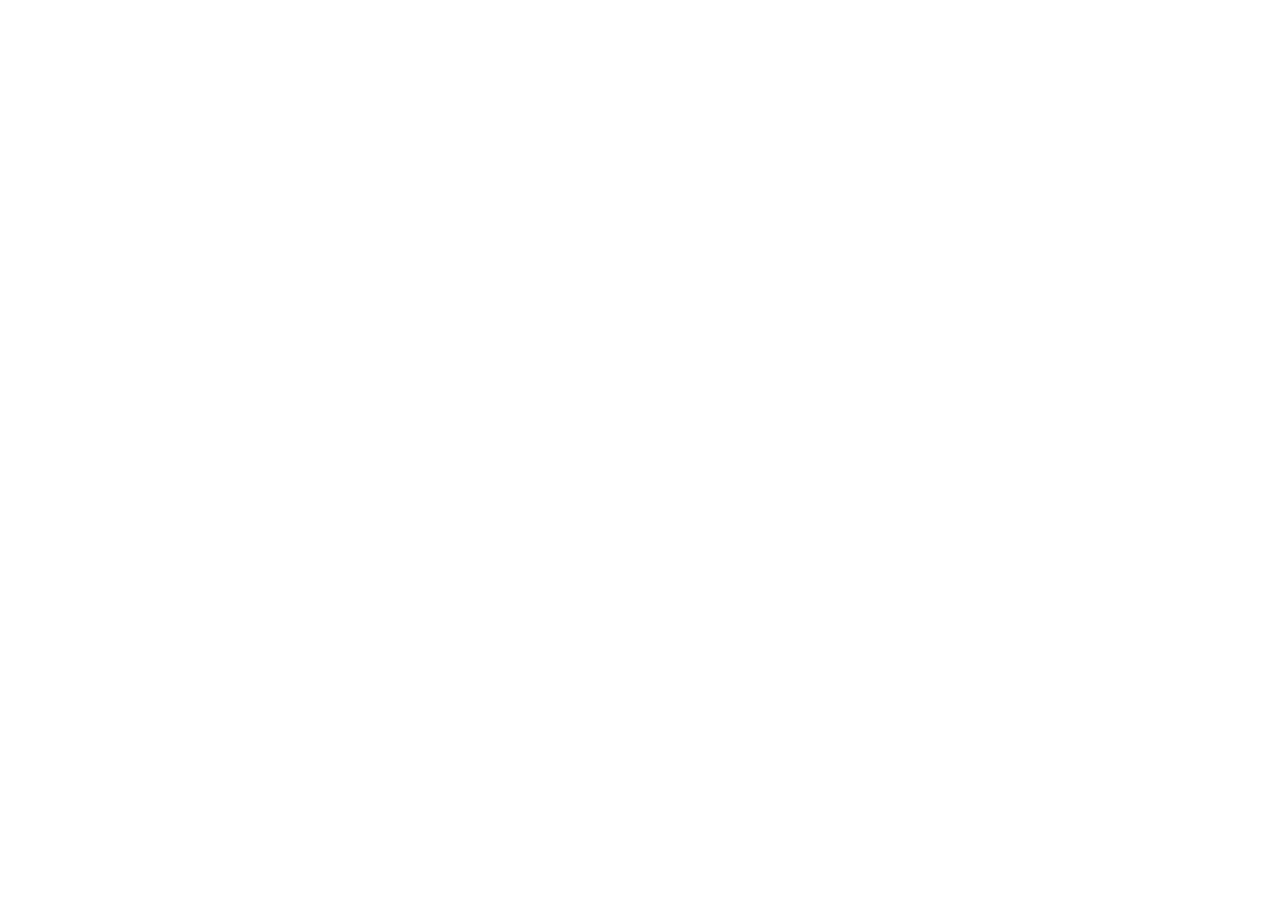
==== index.html @ 7abbed31 "First commit main" ====
<!DOCTYPE html>
<html lang="uk">
<head>
    <meta charset="UTF-8">
    <meta name="viewport" content="width=device-width, initial-scale=1.0">
    <title>Головна</title>
</head>
<body>
    
</body>
</html>
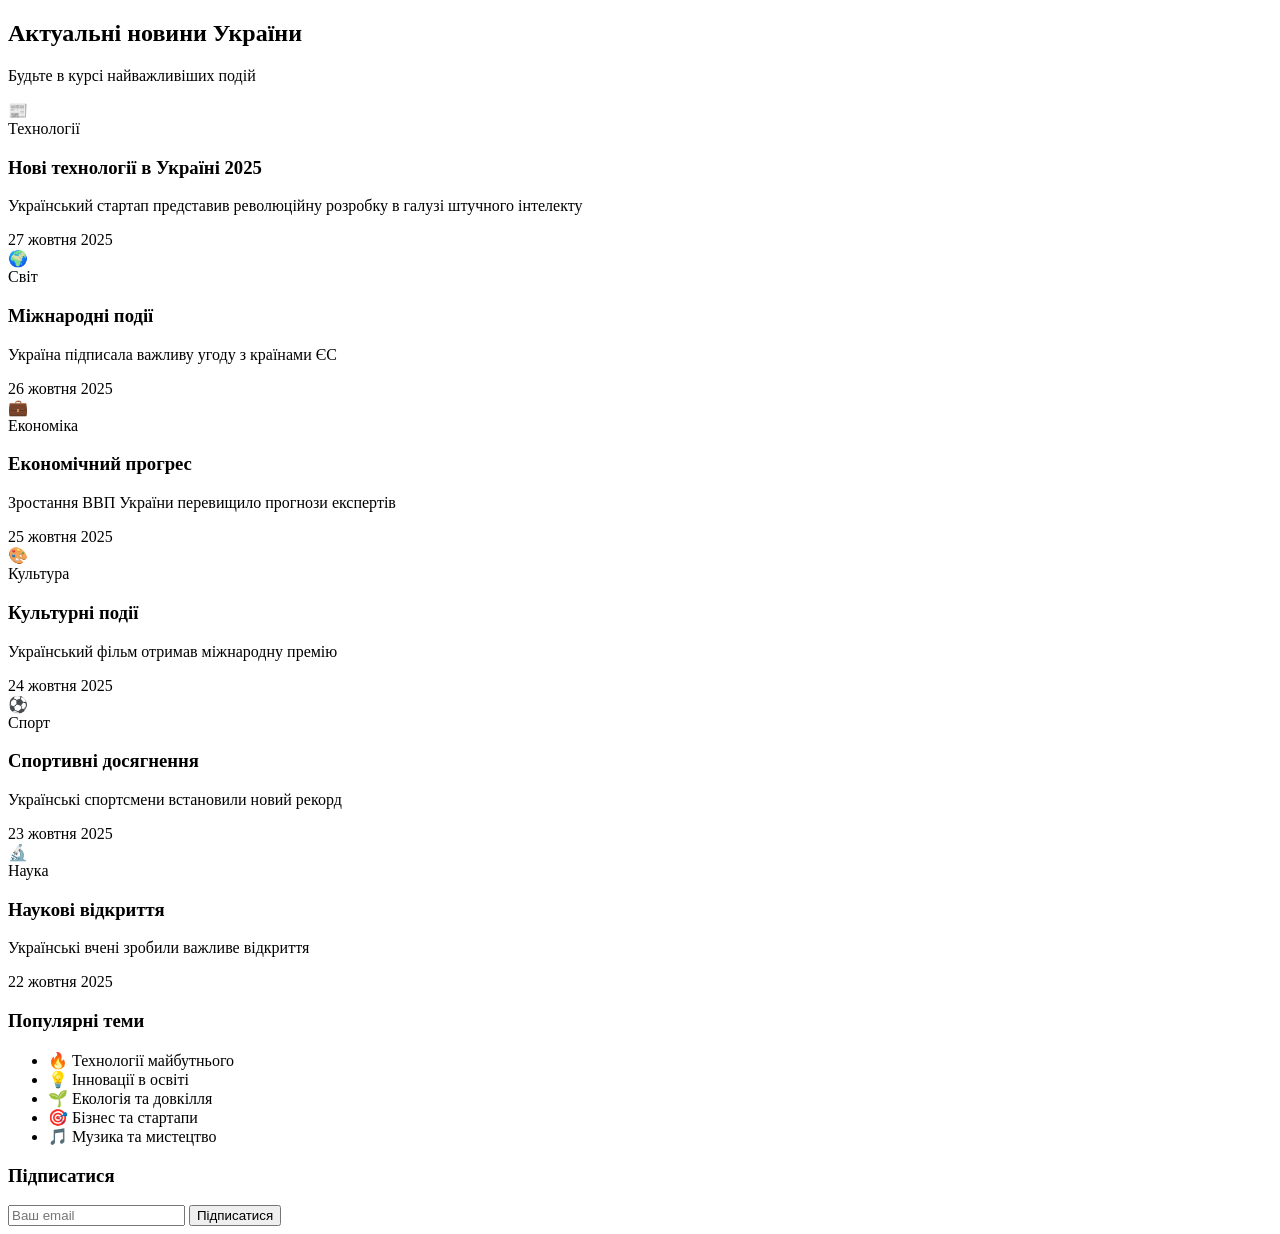
==== commit ef89f066: "Ania commit" ====
--- a/index.html
+++ b/index.html
@@ -1,11 +1,124 @@
 <!DOCTYPE html>
 <html lang="uk">
+
 <head>
     <meta charset="UTF-8">
     <meta name="viewport" content="width=device-width, initial-scale=1.0">
     <title>Головна</title>
+    <link rel="stylesheet" href="css/style.css">
 </head>
+
 <body>
-    
+
+    <main class="main-content">
+        <div class="container">
+            <section class="hero-section">
+                <h2 class="hero-title">Актуальні новини України</h2>
+                <p class="hero-subtitle">Будьте в курсі найважливіших подій</p>
+            </section>
+
+            <div class="content-wrapper">
+                <section class="news-grid">
+                    <article class="news-card featured">
+                        <div class="news-image">📰</div>
+                        <div class="news-content">
+                            <span class="news-category">Технології</span>
+                            <h3 class="news-title">Нові технології в Україні 2025</h3>
+                            <p class="news-excerpt">Український стартап представив революційну розробку в галузі
+                                штучного інтелекту</p>
+                            <time class="news-date">27 жовтня 2025</time>
+                        </div>
+                    </article>
+
+                    <article class="news-card">
+                        <div class="news-image">🌍</div>
+                        <div class="news-content">
+                            <span class="news-category">Світ</span>
+                            <h3 class="news-title">Міжнародні події</h3>
+                            <p class="news-excerpt">Україна підписала важливу угоду з країнами ЄС</p>
+                            <time class="news-date">26 жовтня 2025</time>
+                        </div>
+                    </article>
+
+                    <article class="news-card">
+                        <div class="news-image">💼</div>
+                        <div class="news-content">
+                            <span class="news-category">Економіка</span>
+                            <h3 class="news-title">Економічний прогрес</h3>
+                            <p class="news-excerpt">Зростання ВВП України перевищило прогнози експертів</p>
+                            <time class="news-date">25 жовтня 2025</time>
+                        </div>
+                    </article>
+
+                    <article class="news-card">
+                        <div class="news-image">🎨</div>
+                        <div class="news-content">
+                            <span class="news-category">Культура</span>
+                            <h3 class="news-title">Культурні події</h3>
+                            <p class="news-excerpt">Український фільм отримав міжнародну премію</p>
+                            <time class="news-date">24 жовтня 2025</time>
+                        </div>
+                    </article>
+
+                    <article class="news-card">
+                        <div class="news-image">⚽</div>
+                        <div class="news-content">
+                            <span class="news-category">Спорт</span>
+                            <h3 class="news-title">Спортивні досягнення</h3>
+                            <p class="news-excerpt">Українські спортсмени встановили новий рекорд</p>
+                            <time class="news-date">23 жовтня 2025</time>
+                        </div>
+                    </article>
+
+                    <article class="news-card">
+                        <div class="news-image">🔬</div>
+                        <div class="news-content">
+                            <span class="news-category">Наука</span>
+                            <h3 class="news-title">Наукові відкриття</h3>
+                            <p class="news-excerpt">Українські вчені зробили важливе відкриття</p>
+                            <time class="news-date">22 жовтня 2025</time>
+                        </div>
+                    </article>
+                </section>
+
+                <aside class="sidebar">
+                    <div class="sidebar-section">
+                        <h3 class="sidebar-title">Популярні теми</h3>
+                        <ul class="popular-topics">
+                            <li class="topic-item">
+                                <span class="topic-icon">🔥</span>
+                                <span class="topic-name">Технології майбутнього</span>
+                            </li>
+                            <li class="topic-item">
+                                <span class="topic-icon">💡</span>
+                                <span class="topic-name">Інновації в освіті</span>
+                            </li>
+                            <li class="topic-item">
+                                <span class="topic-icon">🌱</span>
+                                <span class="topic-name">Екологія та довкілля</span>
+                            </li>
+                            <li class="topic-item">
+                                <span class="topic-icon">🎯</span>
+                                <span class="topic-name">Бізнес та стартапи</span>
+                            </li>
+                            <li class="topic-item">
+                                <span class="topic-icon">🎵</span>
+                                <span class="topic-name">Музика та мистецтво</span>
+                            </li>
+                        </ul>
+                    </div>
+
+                    <div class="sidebar-section">
+                        <h3 class="sidebar-title">Підписатися</h3>
+                        <form class="subscribe-form">
+                            <input type="email" placeholder="Ваш email" class="subscribe-input" required>
+                            <button type="submit" class="subscribe-button">Підписатися</button>
+                        </form>
+                    </div>
+                </aside>
+            </div>
+        </div>
+    </main>
 </body>
+
 </html>
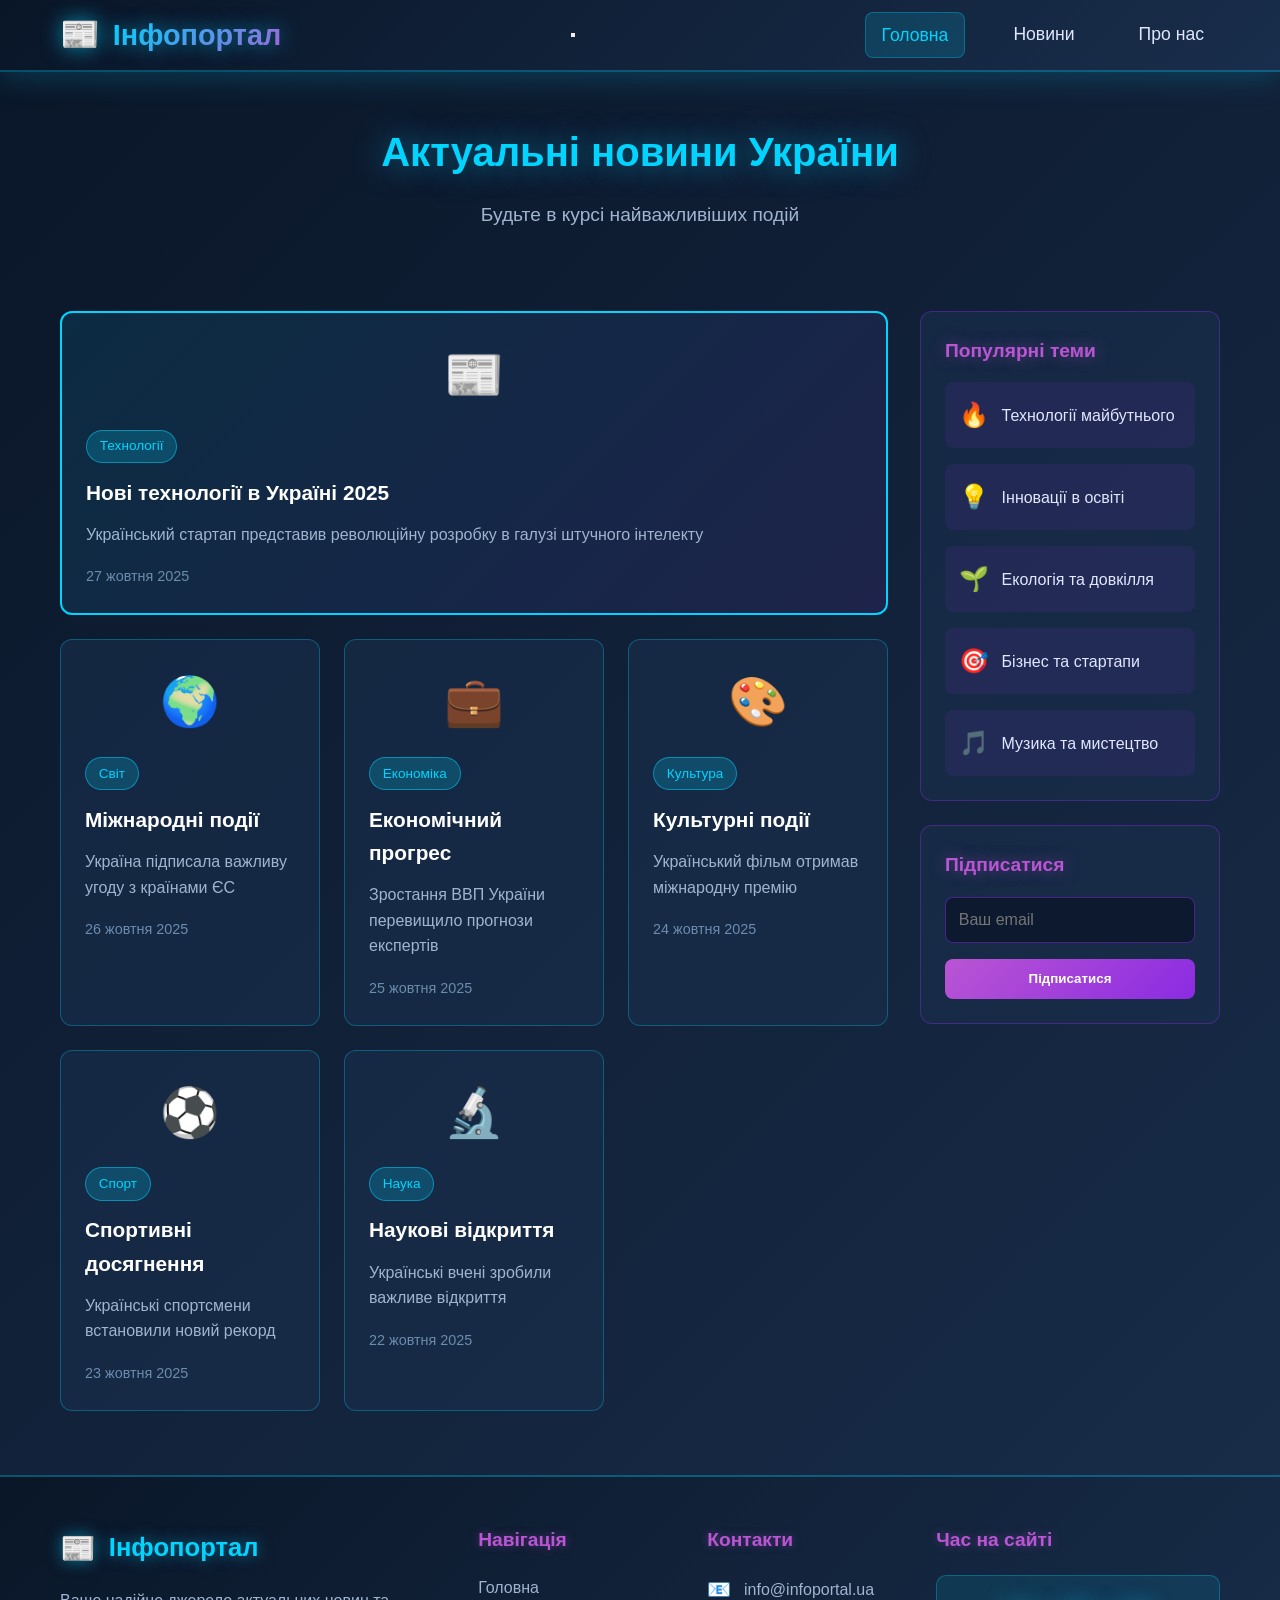
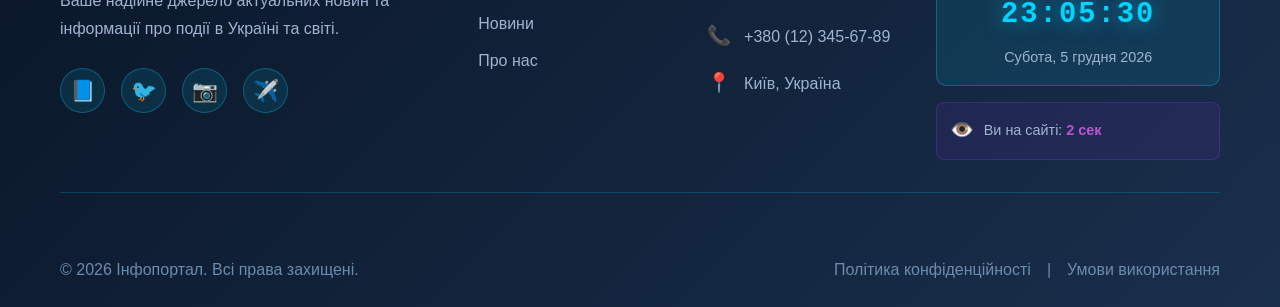
==== commit 6acb332c: "Merge branch 'dev' into sofia" ====
--- a/index.html
+++ b/index.html
@@ -5,9 +5,37 @@
     <meta charset="UTF-8">
     <meta name="viewport" content="width=device-width, initial-scale=1.0">
     <title>Головна</title>
-    <link rel="stylesheet" href="css/style.css">
+    <link rel="stylesheet" href="CSS/style.css">
 </head>
 
+<header class="site-header">
+    <div class="header-container">
+        <a href="index.html" class="logo">
+            <span class="logo-icon">📰</span>
+            <span class="logo-text">Інфопортал</span>
+        </a>
+        
+        <button class="mobile-menu-toggle" id="mobileMenuToggle" aria-label="Відкрити меню">
+            <span class="hamburger-line"></span>
+            <span class="hamburger-line"></span>
+            <span class="hamburger-line"></span>
+        </button>
+        
+        <nav class="navigation" id="mainNavigation">
+            <ul class="nav-menu">
+                <li class="nav-item">
+                    <a href="index.html" class="nav-link" data-page="index">Головна</a>
+                </li>
+                <li class="nav-item">
+                    <a href="news.html" class="nav-link" data-page="news">Новини</a>
+                </li>
+                <li class="nav-item">
+                    <a href="about.html" class="nav-link" data-page="about">Про нас</a>
+                </li>
+            </ul>
+        </nav>
+    </div>
+</header>
 <body>
 
     <main class="main-content">
@@ -121,4 +149,91 @@
     </main>
 </body>
 
-</html>+<footer class="site-footer">
+    <div class="footer-container">
+        <div class="footer-content">
+            <div class="footer-section footer-about">
+                <a href="index.html" class="footer-title-link">
+                    <h3 class="footer-title">
+                        <span class="footer-icon">📰</span>
+                        Інфопортал
+                    </h3>
+                </a>
+                <p class="footer-description">
+                    Ваше надійне джерело актуальних новин та інформації про події в Україні та світі.
+                </p>
+                <div class="footer-social">
+                    <a href="https://facebook.com" target="_blank" rel="noopener noreferrer" class="social-link" aria-label="Facebook">
+                        <span class="social-icon">📘</span>
+                    </a>
+                    <a href="https://twitter.com" target="_blank" rel="noopener noreferrer" class="social-link" aria-label="Twitter">
+                        <span class="social-icon">🐦</span>
+                    </a>
+                    <a href="https://instagram.com" target="_blank" rel="noopener noreferrer" class="social-link" aria-label="Instagram">
+                        <span class="social-icon">📷</span>
+                    </a>
+                    <a href="https://t.me" target="_blank" rel="noopener noreferrer" class="social-link" aria-label="Telegram">
+                        <span class="social-icon">✈️</span>
+                    </a>
+                </div>
+            </div>
+            
+            <div class="footer-section">
+                <h4 class="footer-section-title">Навігація</h4>
+                <ul class="footer-links">
+                    <li><a href="index.html" class="footer-link">Головна</a></li>
+                    <li><a href="news.html" class="footer-link">Новини</a></li>
+                    <li><a href="about.html" class="footer-link">Про нас</a></li>
+                </ul>
+            </div>
+            
+            <div class="footer-section">
+                <h4 class="footer-section-title">Контакти</h4>
+                <ul class="footer-contacts">
+                    <li class="contact-item">
+                        <span class="contact-icon">📧</span>
+                        <a href="mailto:info@infoportal.ua" class="footer-link">info@infoportal.ua</a>
+                    </li>
+                    <li class="contact-item">
+                        <span class="contact-icon">📞</span>
+                        <a href="tel:+380123456789" class="footer-link">+380 (12) 345-67-89</a>
+                    </li>
+                    <li class="contact-item">
+                        <span class="contact-icon">📍</span>
+                        <span class="contact-text">Київ, Україна</span>
+                    </li>
+                </ul>
+            </div>
+            
+            <div class="footer-section">
+                <h4 class="footer-section-title">Час на сайті</h4>
+                <div class="footer-clock">
+                    <div class="clock-display" id="footerClock">00:00:00</div>
+                    <div class="clock-date" id="footerDate">Завантаження...</div>
+                </div>
+                <div class="footer-stats">
+                    <div class="stat-item">
+                        <span class="stat-icon">👁️</span>
+                        <span class="stat-text">Ви на сайті: <strong id="timeOnSite">0 сек</strong></span>
+                    </div>
+                </div>
+            </div>
+        </div>
+        
+        <div class="footer-bottom">
+            <p class="copyright">
+                &copy; 2025 Інфопортал. Всі права захищені.
+            </p>
+            <div class="footer-bottom-links">
+                <a href="privacy.html" class="footer-bottom-link">Політика конфіденційності</a>
+                <span class="separator">|</span>
+                <a href="terms.html" class="footer-bottom-link">Умови використання</a>
+            </div>
+        </div>
+    </div>
+</footer>
+            
+<script src="js/script.js"></script>
+
+</html>
+
--- a/CSS/style.css
+++ b/CSS/style.css
@@ -0,0 +1,1286 @@
+* {
+    margin: 0;
+    padding: 0;
+    box-sizing: border-box;
+}
+
+body {
+    font-family: 'Segoe UI', Tahoma, Geneva, Verdana, sans-serif;
+    background: linear-gradient(135deg, #0a1628 0%, #1a2f4d 100%);
+    color: #e0e7ff;
+    line-height: 1.6;
+    min-height: 100vh;
+}
+
+.container {
+    max-width: 1200px;
+    margin: 0 auto;
+    padding: 0 20px;
+}
+
+.site-header {
+    background: linear-gradient(135deg, rgba(10, 22, 40, 0.95) 0%, rgba(26, 47, 77, 0.95) 100%);
+    backdrop-filter: blur(10px);
+    border-bottom: 2px solid rgba(0, 212, 255, 0.3);
+    position: sticky;
+    top: 0;
+    z-index: 1000;
+    box-shadow: 0 5px 30px rgba(0, 212, 255, 0.2);
+    animation: slideDown 0.5s ease-out;
+}
+
+@keyframes slideDown {
+    from {
+        transform: translateY(-100%);
+        opacity: 0;
+    }
+    to {
+        transform: translateY(0);
+        opacity: 1;
+    }
+}
+
+.header-container {
+    max-width: 1200px;
+    margin: 0 auto;
+    padding: 0 20px;
+    display: flex;
+    justify-content: space-between;
+    align-items: center;
+    height: 70px;
+}
+
+.logo {
+    display: flex;
+    align-items: center;
+    gap: 0.8rem;
+    font-size: 1.8rem;
+    font-weight: 700;
+    color: #00d4ff;
+    text-shadow: 0 0 20px rgba(0, 212, 255, 0.6);
+    cursor: pointer;
+    transition: all 0.3s ease;
+    text-decoration: none;
+}
+
+.logo:hover {
+    transform: scale(1.05);
+    text-shadow: 0 0 30px rgba(0, 212, 255, 0.8);
+}
+
+.logo:visited {
+    color: #00d4ff;
+}
+
+.logo-icon {
+    font-size: 2rem;
+    animation: pulse 2s infinite;
+}
+
+@keyframes pulse {
+    0%, 100% {
+        transform: scale(1);
+    }
+    50% {
+        transform: scale(1.1);
+    }
+}
+
+.logo-text {
+    background: linear-gradient(135deg, #00d4ff 0%, #ba55d3 100%);
+    -webkit-background-clip: text;
+    -webkit-text-fill-color: transparent;
+    background-clip: text;
+}
+
+.navigation {
+    display: flex;
+    align-items: center;
+}
+
+.nav-menu {
+    display: flex;
+    gap: 2rem;
+    list-style: none;
+    margin: 0;
+    padding: 0;
+}
+
+.nav-item {
+    position: relative;
+}
+
+.nav-link {
+    color: #e0e7ff;
+    text-decoration: none;
+    font-weight: 500;
+    font-size: 1.1rem;
+    padding: 0.5rem 1rem;
+    border-radius: 8px;
+    transition: all 0.3s ease;
+    position: relative;
+    display: inline-block;
+}
+
+.nav-link::before {
+    content: '';
+    position: absolute;
+    bottom: 0;
+    left: 50%;
+    transform: translateX(-50%);
+    width: 0;
+    height: 2px;
+    background: linear-gradient(90deg, #00d4ff, #ba55d3);
+    transition: width 0.3s ease;
+}
+
+.nav-link:hover {
+    color: #00d4ff;
+    background: rgba(0, 212, 255, 0.1);
+    transform: translateY(-2px);
+}
+
+.nav-link:hover::before {
+    width: 80%;
+}
+
+.nav-link.active {
+    color: #00d4ff;
+    background: rgba(0, 212, 255, 0.15);
+    border: 1px solid rgba(0, 212, 255, 0.3);
+}
+
+.mobile-menu-toggle
+    flex-direction: column;
+    gap: 5px;
+    background: none;
+    border: none;
+    cursor: pointer;
+    padding: 10px;
+    z-index: 1001;
+}
+
+.hamburger-line {
+    width: 28px;
+    height: 3px;
+    background: linear-gradient(90deg, #00d4ff, #ba55d3);
+    border-radius: 2px;
+    transition: all 0.3s ease;
+}
+
+.mobile-menu-toggle:hover .hamburger-line {
+    background: #00d4ff;
+    box-shadow: 0 0 10px rgba(0, 212, 255, 0.6);
+}
+
+.mobile-menu-toggle.active .hamburger-line:nth-child(1) {
+    transform: rotate(45deg) translate(8px, 8px);
+}
+
+.mobile-menu-toggle.active .hamburger-line:nth-child(2) {
+    opacity: 0;
+}
+
+.mobile-menu-toggle.active .hamburger-line:nth-child(3) {
+    transform: rotate(-45deg) translate(7px, -7px);
+}
+
+
+.section-title {
+    font-size: 2rem;
+    color: #00d4ff;
+    text-align: center;
+    margin-bottom: 2rem;
+    text-shadow: 0 0 20px rgba(0, 212, 255, 0.4);
+}
+
+.hero-section {
+    text-align: center;
+    padding: 3rem 0;
+    margin-bottom: 2rem;
+}
+
+.hero-title {
+    font-size: 2.5rem;
+    color: #00d4ff;
+    text-shadow: 0 0 30px rgba(0, 212, 255, 0.5);
+    margin-bottom: 1rem;
+}
+
+.hero-subtitle {
+    font-size: 1.2rem;
+    color: #a0b4d0;
+}
+
+.content-wrapper {
+    display: flex;
+    gap: 2rem;
+    margin-bottom: 3rem;
+}
+
+.news-grid {
+    flex: 1;
+    display: grid;
+    grid-template-columns: repeat(3, 1fr);
+    gap: 1.5rem;
+}
+
+.news-card {
+    background: rgba(26, 47, 77, 0.6);
+    border: 1px solid rgba(0, 212, 255, 0.3);
+    border-radius: 12px;
+    padding: 1.5rem;
+    transition: all 0.3s ease;
+    cursor: pointer;
+}
+
+.news-card:hover {
+    transform: translateY(-5px);
+    box-shadow: 0 10px 30px rgba(0, 212, 255, 0.4);
+    border-color: #00d4ff;
+}
+
+.news-card.featured {
+    grid-column: span 3;
+    background: linear-gradient(135deg, rgba(0, 212, 255, 0.1) 0%, rgba(138, 43, 226, 0.1) 100%);
+    border: 2px solid #00d4ff;
+}
+
+.news-image {
+    font-size: 3rem;
+    text-align: center;
+    margin-bottom: 1rem;
+}
+
+.news-category {
+    display: inline-block;
+    background: rgba(0, 212, 255, 0.2);
+    color: #00d4ff;
+    padding: 0.3rem 0.8rem;
+    border-radius: 20px;
+    font-size: 0.85rem;
+    margin-bottom: 0.8rem;
+    border: 1px solid rgba(0, 212, 255, 0.5);
+}
+
+.news-title {
+    color: #ffffff;
+    margin-bottom: 0.8rem;
+    font-size: 1.3rem;
+}
+
+.news-excerpt {
+    color: #a0b4d0;
+    margin-bottom: 1rem;
+}
+
+.news-date {
+    color: #6b8cae;
+    font-size: 0.9rem;
+}
+
+.sidebar {
+    width: 300px;
+    display: flex;
+    flex-direction: column;
+    gap: 1.5rem;
+}
+
+.sidebar-section {
+    background: rgba(26, 47, 77, 0.6);
+    border: 1px solid rgba(138, 43, 226, 0.4);
+    border-radius: 12px;
+    padding: 1.5rem;
+}
+
+.sidebar-title {
+    color: #ba55d3;
+    margin-bottom: 1rem;
+    font-size: 1.2rem;
+    text-shadow: 0 0 15px rgba(186, 85, 211, 0.5);
+}
+
+.popular-topics {
+    list-style: none;
+    display: flex;
+    flex-direction: column;
+    gap: 1rem;
+}
+
+.topic-item {
+    display: flex;
+    align-items: center;
+    gap: 0.8rem;
+    padding: 0.8rem;
+    background: rgba(138, 43, 226, 0.1);
+    border-radius: 8px;
+    transition: all 0.3s ease;
+    cursor: pointer;
+    border: 1px solid transparent;
+}
+
+.topic-item:hover {
+    background: rgba(138, 43, 226, 0.2);
+    border-color: #ba55d3;
+    transform: translateX(5px);
+}
+
+.topic-icon {
+    font-size: 1.5rem;
+}
+
+.topic-name {
+    color: #e0e7ff;
+}
+
+.subscribe-form {
+    display: flex;
+    flex-direction: column;
+    gap: 1rem;
+}
+
+.subscribe-input {
+    padding: 0.8rem;
+    background: rgba(10, 22, 40, 0.8);
+    border: 1px solid rgba(138, 43, 226, 0.5);
+    border-radius: 8px;
+    color: #e0e7ff;
+    font-size: 1rem;
+}
+
+.subscribe-input:focus {
+    outline: none;
+    border-color: #ba55d3;
+    box-shadow: 0 0 15px rgba(186, 85, 211, 0.3);
+}
+
+.subscribe-button {
+    padding: 0.8rem;
+    background: linear-gradient(135deg, #ba55d3 0%, #8a2be2 100%);
+    border: none;
+    border-radius: 8px;
+    color: #ffffff;
+    font-weight: 600;
+    cursor: pointer;
+    transition: all 0.3s ease;
+}
+
+.subscribe-button:hover {
+    transform: scale(1.05);
+    box-shadow: 0 0 25px rgba(186, 85, 211, 0.6);
+}
+
+.page-header {
+    text-align: center;
+    padding: 2rem 0 3rem;
+}
+
+.page-title {
+    font-size: 2.5rem;
+    color: #00d4ff;
+    text-shadow: 0 0 30px rgba(0, 212, 255, 0.5);
+    margin-bottom: 0.8rem;
+}
+
+.page-description {
+    font-size: 1.1rem;
+    color: #a0b4d0;
+}
+
+.filters-section {
+    margin-bottom: 2rem;
+}
+
+.filter-buttons {
+    display: flex;
+    gap: 1rem;
+    flex-wrap: wrap;
+    justify-content: center;
+}
+
+.filter-btn {
+    padding: 0.7rem 1.5rem;
+    background: rgba(26, 47, 77, 0.6);
+    border: 1px solid rgba(0, 212, 255, 0.3);
+    border-radius: 25px;
+    color: #a0b4d0;
+    cursor: pointer;
+    transition: all 0.3s ease;
+    font-weight: 500;
+}
+
+.filter-btn:hover,
+.filter-btn.active {
+    background: rgba(0, 212, 255, 0.2);
+    border-color: #00d4ff;
+    color: #00d4ff;
+    box-shadow: 0 0 15px rgba(0, 212, 255, 0.4);
+}
+
+.news-list {
+    display: flex;
+    flex-direction: column;
+    gap: 1.5rem;
+    margin-bottom: 3rem;
+}
+
+.news-item {
+    display: flex;
+    gap: 1.5rem;
+    background: rgba(26, 47, 77, 0.6);
+    border: 1px solid rgba(0, 212, 255, 0.3);
+    border-radius: 12px;
+    padding: 1.5rem;
+    transition: all 0.3s ease;
+}
+
+.news-item:hover {
+    border-color: #00d4ff;
+    box-shadow: 0 5px 20px rgba(0, 212, 255, 0.3);
+    transform: translateX(5px);
+}
+
+.news-item-icon {
+    font-size: 3rem;
+    min-width: 80px;
+    display: flex;
+    align-items: center;
+    justify-content: center;
+}
+
+.news-item-content {
+    flex: 1;
+}
+
+.news-item-header {
+    display: flex;
+    justify-content: space-between;
+    align-items: center;
+    margin-bottom: 0.8rem;
+}
+
+.news-item-title {
+    color: #ffffff;
+    font-size: 1.4rem;
+    margin-bottom: 0.8rem;
+}
+
+.news-item-text {
+    color: #a0b4d0;
+    margin-bottom: 1rem;
+}
+
+.read-more {
+    color: #00d4ff;
+    text-decoration: none;
+    font-weight: 600;
+    transition: all 0.3s ease;
+}
+
+.read-more:hover {
+    color: #ba55d3;
+    text-shadow: 0 0 10px rgba(0, 212, 255, 0.5);
+}
+
+.pagination {
+    display: flex;
+    justify-content: center;
+    align-items: center;
+    gap: 2rem;
+    margin-bottom: 3rem;
+}
+
+.pagination-btn {
+    padding: 0.8rem 1.5rem;
+    background: rgba(26, 47, 77, 0.8);
+    border: 1px solid rgba(0, 212, 255, 0.5);
+    border-radius: 8px;
+    color: #00d4ff;
+    cursor: pointer;
+    transition: all 0.3s ease;
+    font-weight: 600;
+}
+
+.pagination-btn:hover {
+    background: rgba(0, 212, 255, 0.2);
+    box-shadow: 0 0 15px rgba(0, 212, 255, 0.4);
+    transform: scale(1.05);
+}
+
+.pagination-info {
+    color: #a0b4d0;
+}
+
+.about-hero {
+    text-align: center;
+    padding: 3rem 0;
+    margin-bottom: 2rem;
+}
+
+.about-intro {
+    font-size: 1.3rem;
+    color: #a0b4d0;
+    max-width: 700px;
+    margin: 0 auto;
+}
+
+.about-content {
+    margin-bottom: 4rem;
+}
+
+.about-text {
+    background: rgba(26, 47, 77, 0.6);
+    border: 1px solid rgba(0, 212, 255, 0.3);
+    border-radius: 12px;
+    padding: 2rem;
+    margin-bottom: 2rem;
+}
+
+.about-text p {
+    color: #a0b4d0;
+    margin-bottom: 1rem;
+    font-size: 1.1rem;
+    line-height: 1.8;
+}
+
+
+.about-stats {
+    display: flex;
+    gap: 1.5rem;
+    justify-content: center;
+    flex-wrap: wrap;
+    margin-bottom: 4rem;
+}
+
+.stat-card {
+    background: linear-gradient(135deg, rgba(0, 212, 255, 0.1) 0%, rgba(138, 43, 226, 0.1) 100%);
+    border: 2px solid rgba(0, 212, 255, 0.4);
+    border-radius: 12px;
+    padding: 2rem;
+    text-align: center;
+    min-width: 200px;
+    transition: all 0.3s ease;
+}
+
+.stat-card:hover {
+    transform: translateY(-10px);
+    box-shadow: 0 10px 30px rgba(0, 212, 255, 0.4);
+    border-color: #00d4ff;
+}
+
+.stat-number {
+    font-size: 2.5rem;
+    font-weight: 700;
+    color: #00d4ff;
+    text-shadow: 0 0 20px rgba(0, 212, 255, 0.5);
+    margin-bottom: 0.5rem;
+}
+
+.stat-label {
+    color: #a0b4d0;
+    font-size: 1rem;
+}
+
+.team-section {
+    margin-bottom: 4rem;
+}
+
+.team-grid {
+    display: grid;
+    grid-template-columns: repeat(4, 1fr);
+    gap: 1.5rem;
+}
+
+.team-card {
+    background: rgba(26, 47, 77, 0.6);
+    border: 1px solid rgba(138, 43, 226, 0.4);
+    border-radius: 12px;
+    padding: 1.5rem;
+    text-align: center;
+    transition: all 0.3s ease;
+}
+
+.team-card:hover {
+    transform: translateY(-10px);
+    box-shadow: 0 10px 30px rgba(186, 85, 211, 0.4);
+    border-color: #ba55d3;
+}
+
+.team-avatar {
+    font-size: 4rem;
+    margin-bottom: 1rem;
+}
+
+.team-name {
+    color: #ffffff;
+    font-size: 1.2rem;
+    margin-bottom: 0.5rem;
+}
+
+.team-role {
+    color: #ba55d3;
+    font-weight: 600;
+    margin-bottom: 0.8rem;
+}
+
+.team-description {
+    color: #a0b4d0;
+    font-size: 0.9rem;
+}
+
+
+.values-section {
+    margin-bottom: 4rem;
+}
+
+.values-list {
+    display: flex;
+    flex-direction: column;
+    gap: 1.5rem;
+}
+
+.value-item {
+    display: flex;
+    align-items: flex-start;
+    gap: 1.5rem;
+    background: rgba(26, 47, 77, 0.6);
+    border: 1px solid rgba(0, 212, 255, 0.3);
+    border-radius: 12px;
+    padding: 1.5rem;
+    transition: all 0.3s ease;
+}
+
+.value-item:hover {
+    border-color: #00d4ff;
+    box-shadow: 0 5px 20px rgba(0, 212, 255, 0.3);
+}
+
+.value-icon {
+    width: 50px;
+    height: 50px;
+    background: linear-gradient(135deg, #00d4ff 0%, #ba55d3 100%);
+    border-radius: 50%;
+    display: flex;
+    align-items: center;
+    justify-content: center;
+    font-size: 1.5rem;
+    font-weight: 700;
+    color: #ffffff;
+    flex-shrink: 0;
+}
+
+.value-content {
+    flex: 1;
+}
+
+.value-title {
+    color: #00d4ff;
+    font-size: 1.3rem;
+    margin-bottom: 0.5rem;
+}
+
+.value-text {
+    color: #a0b4d0;
+}
+
+
+.contact-section {
+    margin-bottom: 4rem;
+}
+
+.contact-form {
+    max-width: 600px;
+    margin: 0 auto;
+    display: flex;
+    flex-direction: column;
+    gap: 1rem;
+}
+
+.form-input,
+.form-textarea {
+    padding: 1rem;
+    background: rgba(26, 47, 77, 0.8);
+    border: 1px solid rgba(0, 212, 255, 0.3);
+    border-radius: 8px;
+    color: #e0e7ff;
+    font-size: 1rem;
+    font-family: inherit;
+}
+
+.form-input:focus,
+.form-textarea:focus {
+    outline: none;
+    border-color: #00d4ff;
+    box-shadow: 0 0 20px rgba(0, 212, 255, 0.3);
+}
+
+.form-submit {
+    padding: 1rem;
+    background: linear-gradient(135deg, #00d4ff 0%, #ba55d3 100%);
+    border: none;
+    border-radius: 8px;
+    color: #ffffff;
+    font-size: 1.1rem;
+    font-weight: 600;
+    cursor: pointer;
+    transition: all 0.3s ease;
+}
+
+.form-submit:hover {
+    transform: scale(1.05);
+    box-shadow: 0 0 30px rgba(0, 212, 255, 0.5);
+}
+
+.site-footer {
+    background: linear-gradient(135deg, rgba(10, 22, 40, 0.98) 0%, rgba(26, 47, 77, 0.98) 100%);
+    border-top: 2px solid rgba(0, 212, 255, 0.3);
+    margin-top: 4rem;
+    color: #e0e7ff;
+}
+
+.footer-container {
+    max-width: 1200px;
+    margin: 0 auto;
+    padding: 3rem 20px 1.5rem;
+}
+
+.footer-content {
+    display: grid;
+    grid-template-columns: 2fr 1fr 1fr 1.5fr;
+    gap: 2.5rem;
+    margin-bottom: 2.5rem;
+    padding-bottom: 2rem;
+    border-bottom: 1px solid rgba(0, 212, 255, 0.2);
+}
+
+.footer-section {
+    animation: fadeInUp 0.8s ease-out;
+}
+
+.footer-about {
+    animation: fadeInUp 0.6s ease-out;
+}
+
+@keyframes fadeInUp {
+    from {
+        opacity: 0;
+        transform: translateY(20px);
+    }
+    to {
+        opacity: 1;
+        transform: translateY(0);
+    }
+}
+
+.footer-title {
+    display: flex;
+    align-items: center;
+    gap: 0.8rem;
+    font-size: 1.6rem;
+    color: #00d4ff;
+    margin-bottom: 1rem;
+    text-shadow: 0 0 15px rgba(0, 212, 255, 0.5);
+}
+
+.footer-title-link {
+    text-decoration: none;
+    transition: all 0.3s ease;
+    display: inline-block;
+}
+
+.footer-title-link:hover .footer-title {
+    transform: scale(1.05);
+    text-shadow: 0 0 25px rgba(0, 212, 255, 0.7);
+}
+
+.footer-icon {
+    font-size: 1.8rem;
+}
+
+.footer-description {
+    color: #a0b4d0;
+    line-height: 1.8;
+    margin-bottom: 1.5rem;
+}
+
+.footer-clock {
+    background: rgba(0, 212, 255, 0.1);
+    border: 1px solid rgba(0, 212, 255, 0.3);
+    border-radius: 10px;
+    padding: 1rem;
+    text-align: center;
+    margin-bottom: 1rem;
+}
+
+.clock-display {
+    font-size: 1.8rem;
+    font-weight: 700;
+    color: #00d4ff;
+    text-shadow: 0 0 20px rgba(0, 212, 255, 0.6);
+    font-family: 'Courier New', monospace;
+    letter-spacing: 2px;
+}
+
+.clock-date {
+    color: #a0b4d0;
+    font-size: 0.9rem;
+    margin-top: 0.5rem;
+}
+
+.footer-stats {
+    display: flex;
+    flex-direction: column;
+    gap: 0.8rem;
+}
+
+.stat-item {
+    display: flex;
+    align-items: center;
+    gap: 0.6rem;
+    padding: 0.8rem;
+    background: rgba(138, 43, 226, 0.1);
+    border: 1px solid rgba(138, 43, 226, 0.3);
+    border-radius: 8px;
+    transition: all 0.3s ease;
+}
+
+.stat-item:hover {
+    background: rgba(138, 43, 226, 0.2);
+    border-color: #ba55d3;
+    transform: translateX(3px);
+}
+
+.stat-icon {
+    font-size: 1.2rem;
+}
+
+.stat-text {
+    color: #a0b4d0;
+    font-size: 0.9rem;
+}
+
+.stat-text strong {
+    color: #ba55d3;
+    font-weight: 700;
+}
+
+.footer-social {
+    display: flex;
+    gap: 1rem;
+}
+
+.social-link {
+    width: 45px;
+    height: 45px;
+    display: flex;
+    align-items: center;
+    justify-content: center;
+    background: rgba(0, 212, 255, 0.1);
+    border: 1px solid rgba(0, 212, 255, 0.3);
+    border-radius: 50%;
+    color: #00d4ff;
+    text-decoration: none;
+    transition: all 0.3s ease;
+}
+
+.social-icon {
+    font-size: 1.3rem;
+}
+
+.social-link:hover {
+    background: rgba(0, 212, 255, 0.2);
+    border-color: #00d4ff;
+    transform: translateY(-5px) scale(1.1);
+    box-shadow: 0 5px 20px rgba(0, 212, 255, 0.4);
+}
+
+.footer-section-title {
+    color: #ba55d3;
+    font-size: 1.2rem;
+    margin-bottom: 1.2rem;
+    text-shadow: 0 0 10px rgba(186, 85, 211, 0.4);
+}
+
+
+.footer-links {
+    list-style: none;
+    padding: 0;
+    margin: 0;
+    display: flex;
+    flex-direction: column;
+    gap: 0.7rem;
+}
+
+.footer-link {
+    color: #a0b4d0;
+    text-decoration: none;
+    transition: all 0.3s ease;
+    display: inline-block;
+    position: relative;
+    padding-left: 0;
+}
+
+.footer-link::before {
+    content: '→';
+    position: absolute;
+    left: -20px;
+    opacity: 0;
+    transition: all 0.3s ease;
+    color: #00d4ff;
+}
+
+.footer-link:hover {
+    color: #00d4ff;
+    padding-left: 20px;
+    text-shadow: 0 0 10px rgba(0, 212, 255, 0.3);
+}
+
+.footer-link:hover::before {
+    opacity: 1;
+    left: 0;
+}
+
+
+.footer-contacts {
+    list-style: none;
+    padding: 0;
+    margin: 0;
+    display: flex;
+    flex-direction: column;
+    gap: 1rem;
+}
+
+.contact-item {
+    display: flex;
+    align-items: center;
+    gap: 0.8rem;
+    color: #a0b4d0;
+    transition: all 0.3s ease;
+}
+
+.contact-item:hover {
+    transform: translateX(5px);
+}
+
+.contact-icon {
+    font-size: 1.2rem;
+    color: #00d4ff;
+}
+
+.contact-text {
+    color: #a0b4d0;
+}
+
+
+.footer-bottom {
+    display: flex;
+    justify-content: space-between;
+    align-items: center;
+    padding-top: 1.5rem;
+    flex-wrap: wrap;
+    gap: 1rem;
+}
+
+.copyright {
+    color: #6b8cae;
+    margin: 0;
+}
+
+.footer-bottom-links {
+    display: flex;
+    gap: 1rem;
+    align-items: center;
+}
+
+.footer-bottom-link {
+    color: #6b8cae;
+    text-decoration: none;
+    transition: all 0.3s ease;
+}
+
+.footer-bottom-link:hover {
+    color: #00d4ff;
+}
+
+.separator {
+    color: #6b8cae;
+}
+
+
+@media (max-width: 1200px) {
+    .news-grid {
+        grid-template-columns: repeat(2, 1fr);
+    }
+    
+    .news-card.featured {
+        grid-column: span 2;
+    }
+    
+    .team-grid {
+        grid-template-columns: repeat(2, 1fr);
+    }
+}
+
+
+@media (max-width: 1199px) {
+    .footer-content {
+        grid-template-columns: 1fr 1fr;
+        gap: 2rem;
+    }
+    
+    .footer-about {
+        grid-column: span 2;
+    }
+    
+    .clock-display {
+        font-size: 1.5rem;
+    }
+}
+
+@media (max-width: 768px) {
+    .navigation {
+        flex-direction: column;
+        gap: 1rem;
+    }
+    
+    .nav-menu {
+        flex-wrap: wrap;
+        justify-content: center;
+    }
+
+    .header-container {
+        height: 60px;
+        padding: 0 15px;
+    }
+    
+    .logo {
+        font-size: 1.4rem;
+    }
+    
+    .logo-icon {
+        font-size: 1.6rem;
+    }
+    
+    .mobile-menu-toggle {
+        display: flex;
+    }
+    
+    .navigation {
+        position: fixed;
+        top: 60px;
+        left: -100%;
+        width: 100%;
+        height: calc(100vh - 60px);
+        background: linear-gradient(135deg, rgba(10, 22, 40, 0.98) 0%, rgba(26, 47, 77, 0.98) 100%);
+        backdrop-filter: blur(10px);
+        padding: 2rem;
+        transition: left 0.3s ease;
+        border-top: 1px solid rgba(0, 212, 255, 0.3);
+    }
+    
+    .navigation.active {
+        left: 0;
+    }
+    
+    .nav-menu {
+        flex-direction: column;
+        gap: 0;
+    }
+    
+    .nav-link {
+        display: block;
+        padding: 1.2rem 1.5rem;
+        font-size: 1.2rem;
+        border-radius: 0;
+        border-bottom: 1px solid rgba(0, 212, 255, 0.1);
+    }
+    
+    .nav-link::before {
+        display: none;
+    }
+    
+ 
+    .content-wrapper {
+        flex-direction: column;
+    }
+    
+    .sidebar {
+        width: 100%;
+    }
+    
+    .news-grid {
+        grid-template-columns: 1fr;
+    }
+    
+    .news-card.featured {
+        grid-column: span 1;
+    }
+    
+    .team-grid {
+        grid-template-columns: 1fr;
+    }
+    
+    .about-stats {
+        flex-direction: column;
+        align-items: center;
+    }
+    
+    .stat-card {
+        width: 100%;
+        max-width: 300px;
+    }
+    
+    .hero-title,
+    .page-title {
+        font-size: 2rem;
+    }
+    
+    .news-item {
+        flex-direction: column;
+        text-align: center;
+    }
+    
+    .news-item-icon {
+        min-width: auto;
+    }
+    
+    .news-item-header {
+        flex-direction: column;
+        gap: 0.5rem;
+    }
+    
+    .pagination {
+        flex-direction: column;
+        gap: 1rem;
+    }
+    
+    /* Footer */
+    .footer-content {
+        grid-template-columns: 1fr;
+        gap: 2rem;
+    }
+    
+    .footer-about {
+        grid-column: span 1;
+    }
+    
+    .footer-bottom {
+        flex-direction: column;
+        text-align: center;
+        gap: 1rem;
+    }
+    
+    .footer-bottom-links {
+        flex-direction: column;
+        gap: 0.5rem;
+    }
+    
+    .separator {
+        display: none;
+    }
+    
+    .clock-display {
+        font-size: 1.4rem;
+    }
+}
+
+
+@media (max-width: 479px) {
+    .header-container {
+        padding: 0 10px;
+    }
+    
+    .logo {
+        font-size: 1.2rem;
+    }
+    
+    .logo-icon {
+        font-size: 1.4rem;
+    }
+    
+    .footer-container {
+        padding: 2rem 15px 1rem;
+    }
+    
+    .footer-social {
+        flex-wrap: wrap;
+    }
+    
+    .social-link {
+        width: 40px;
+        height: 40px;
+    }
+    
+    .clock-display {
+        font-size: 1.2rem;
+    }
+}
+
+
+@media (max-width: 320px) {
+    .container {
+        padding: 0 15px;
+    }
+
+    .logo {
+        font-size: 1rem;
+    }
+    
+    .logo-icon {
+        font-size: 1.2rem;
+    }
+    
+    .nav-link {
+        font-size: 1rem;
+        padding: 1rem;
+    }
+    
+    .hero-title,
+    .page-title {
+        font-size: 1.5rem;
+    }
+    
+    .hero-subtitle,
+    .page-description {
+        font-size: 1rem;
+    }
+    
+    .news-card,
+    .sidebar-section {
+        padding: 1rem;
+    }
+    
+    .filter-buttons {
+        gap: 0.5rem;
+    }
+    
+    .filter-btn {
+        padding: 0.5rem 1rem;
+        font-size: 0.9rem;
+    }
+    
+    .section-title {
+        font-size: 1.5rem;
+    }
+    
+    .stat-number {
+        font-size: 2rem;
+    }
+    
+    .footer-title {
+        font-size: 1.3rem;
+    }
+    
+    .footer-section-title {
+        font-size: 1.1rem;
+    }
+    
+    .clock-display {
+        font-size: 1rem;
+        letter-spacing: 1px;
+    }
+    
+    .stat-text {
+        font-size: 0.8rem;
+    }
+}
